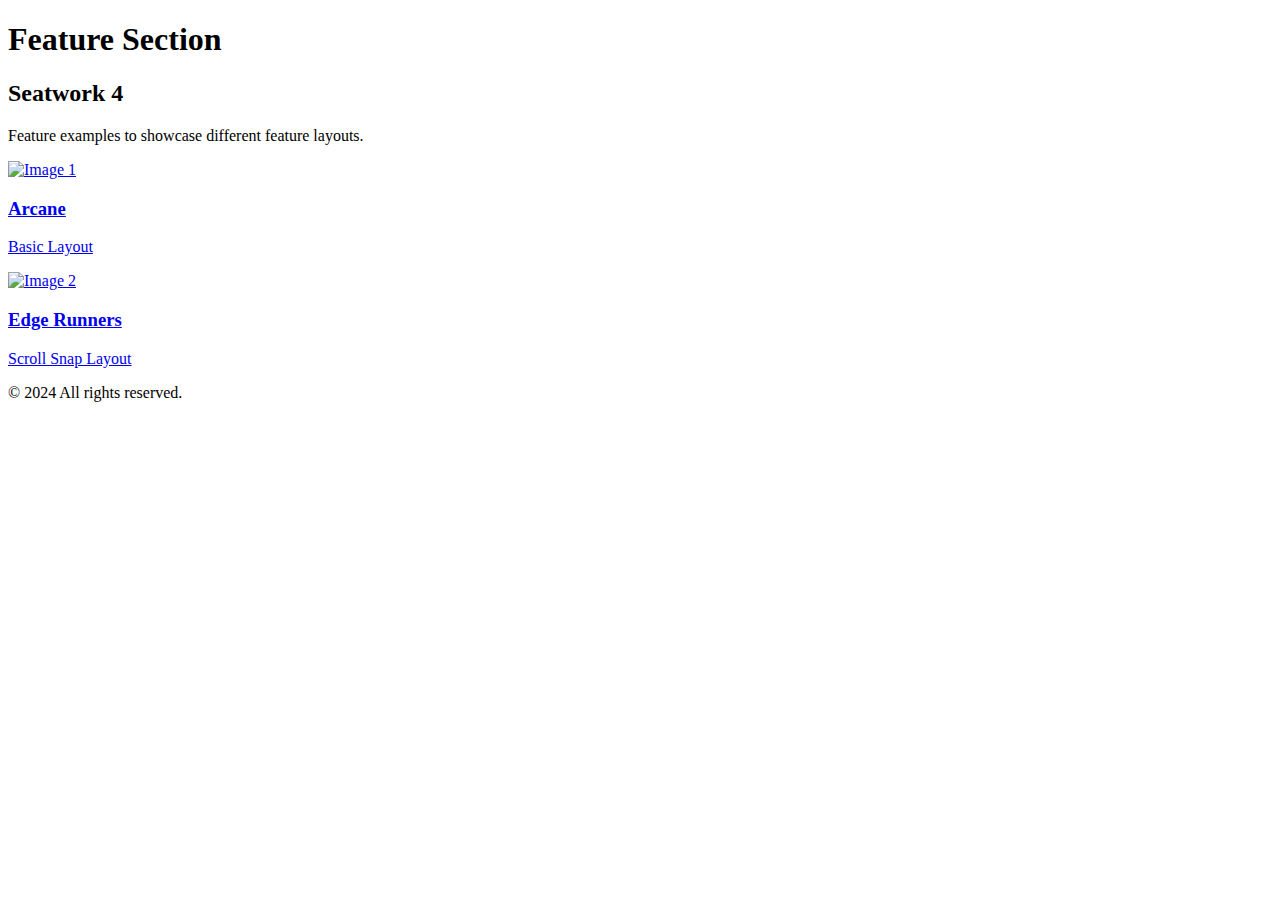
==== index.html @ 507a6334 "Update index.html" ====
<!DOCTYPE html>
<html lang="en">
<head>
    <meta charset="UTF-8">
    <meta name="viewport" content="width=device-width, initial-scale=1.0">
    <title>Simple Website</title>
    <link rel="stylesheet" href="../WD-Seatwork-4-main/assets/css/style.css">
</head>
<body>
    <header>
        <h1>Feature Section</h1>
    </header>
    <main>
        <div class="content">
            <section id="home">
                <h2>Seatwork 4</h2>
                <p>Feature examples to showcase different feature layouts.</p>
            </section>
            <div class="cards">
                <a href="../WD-Seatwork-4-main/pages/page1/index.html" class="card">
                    <img src="..//WD-Seatwork-4-main/assets/img/card1.jpeg" alt="Image 1">
                    <h3>Arcane</h3>
                    <p>Basic Layout</p>
                </a>
                <a href="../WD-Seatwork-4-main/pages/page2/index.html" class="card">
                    <img src="../WD-Seatwork-4-main/assets/img/card2.jpg" alt="Image 2">
                    <h3>Edge Runners</h3>
                    <p>Scroll Snap Layout</p>
                </a>
            </div>
        </div>
    </main>
    <footer>
        <p>&copy; 2024 All rights reserved.</p>
    </footer>
</body>
</html>
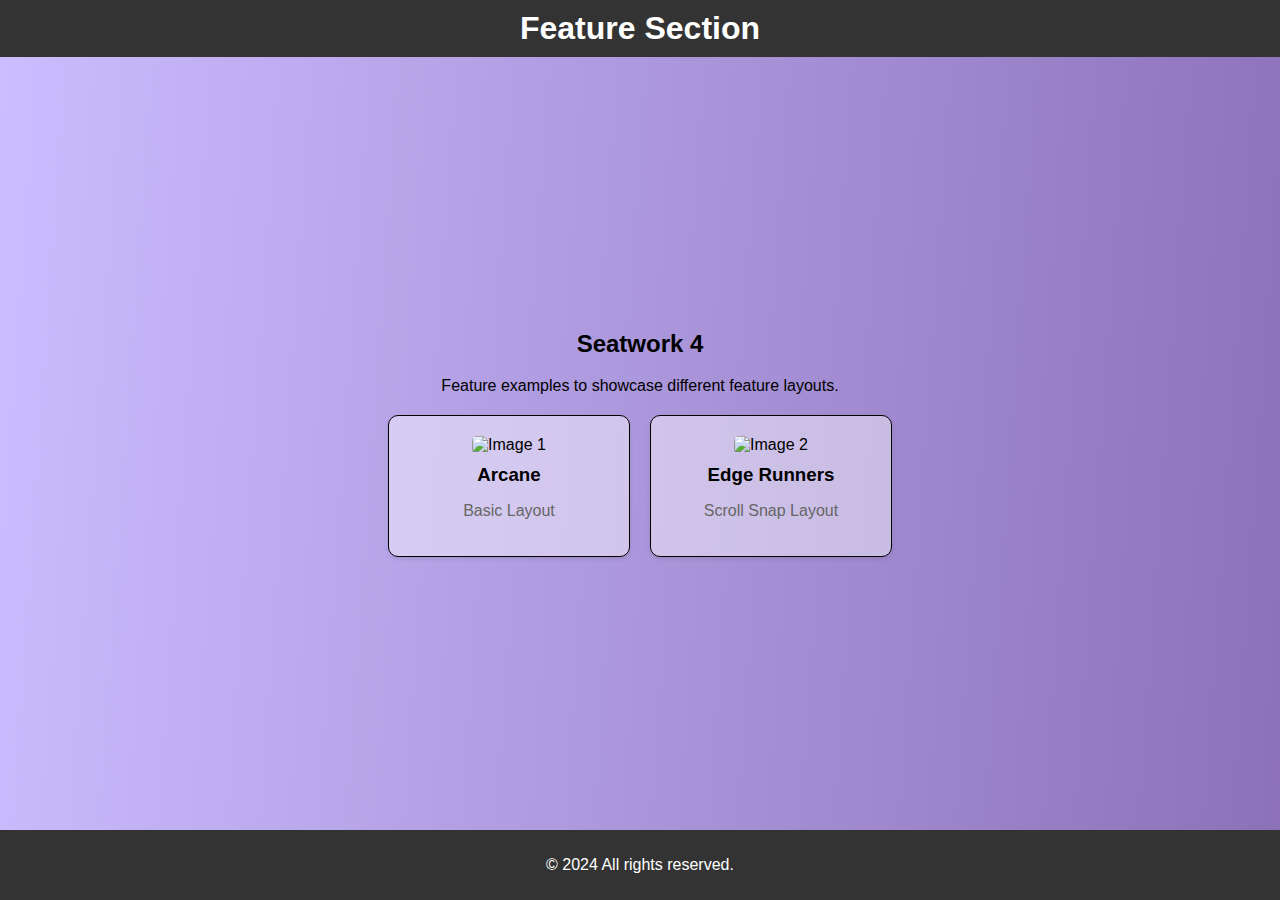
==== commit 9bcfa826: "Update index.html" ====
--- a/index.html
+++ b/index.html
@@ -4,7 +4,7 @@
     <meta charset="UTF-8">
     <meta name="viewport" content="width=device-width, initial-scale=1.0">
     <title>Simple Website</title>
-    <link rel="stylesheet" href="../WD-Seatwork-4-main/assets/css/style.css">
+    <link rel="stylesheet" href="./assets/css/style.css">
 </head>
 <body>
     <header>
--- a/assets/css/style.css
+++ b/assets/css/style.css
@@ -0,0 +1,78 @@
+/* General styles */
+body {
+    font-family: Arial, sans-serif;
+    margin: 0;
+    padding: 0;
+    background: linear-gradient(454deg, #cbbdff, #8c71b8);
+    display: flex;
+    flex-direction: column;
+    min-height: 100vh;
+}
+
+/* Header styles */
+header {
+    background-color: #333;
+    color: #fff;
+    padding: 10px 0;
+    text-align: center;
+}
+
+header h1 {
+    margin: 0;
+}
+
+/* Main content styles */
+main {
+    flex: 1;
+    display: flex;
+    justify-content: center;
+    align-items: center;
+}
+
+.content {
+    text-align: center;
+}
+
+.cards {
+    display: flex;
+    justify-content: center;
+    gap: 20px;
+    margin: 20px 0;
+}
+
+.card {
+    background-color: #ffffff70;
+    border: 1px solid #000000;
+    border-radius: 10px;
+    box-shadow: 0 2px 4px rgba(0, 0, 0, 0.1);
+    padding: 20px;
+    width: 200px;
+    text-align: center;
+    text-decoration: none;
+    color: inherit;
+}
+
+.card img {
+    max-width: 100%;
+    border-radius: 5px;
+}
+
+.card h3 {
+    margin: 10px 0 5px;
+}
+
+.card p {
+    color: #666;
+}
+
+.card:hover {
+    box-shadow: 0 4px 8px rgba(0, 0, 0, 0.2);
+}
+
+/* Footer styles */
+footer {
+    background-color: #333;
+    color: #fff;
+    text-align: center;
+    padding: 10px 0;
+}
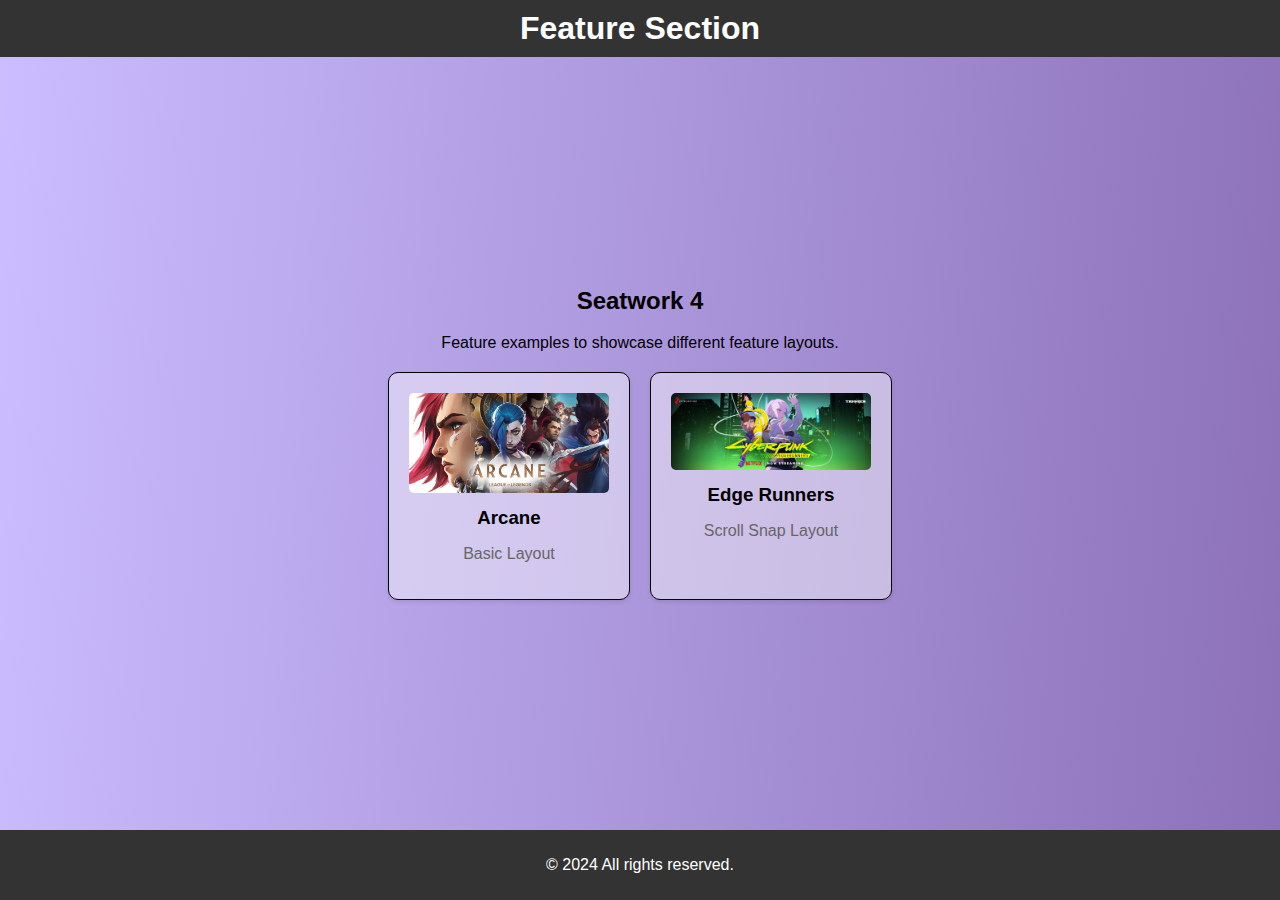
==== commit 3edc7c1c: "Update index.html" ====
--- a/index.html
+++ b/index.html
@@ -17,13 +17,13 @@
                 <p>Feature examples to showcase different feature layouts.</p>
             </section>
             <div class="cards">
-                <a href="../WD-Seatwork-4-main/pages/page1/index.html" class="card">
-                    <img src="..//WD-Seatwork-4-main/assets/img/card1.jpeg" alt="Image 1">
+                <a href="./pages/page1/index.html" class="card">
+                    <img src="./assets/img/card1.jpeg" alt="Image 1">
                     <h3>Arcane</h3>
                     <p>Basic Layout</p>
                 </a>
-                <a href="../WD-Seatwork-4-main/pages/page2/index.html" class="card">
-                    <img src="../WD-Seatwork-4-main/assets/img/card2.jpg" alt="Image 2">
+                <a href="./pages/page2/index.html" class="card">
+                    <img src="./assets/img/card2.jpg" alt="Image 2">
                     <h3>Edge Runners</h3>
                     <p>Scroll Snap Layout</p>
                 </a>
